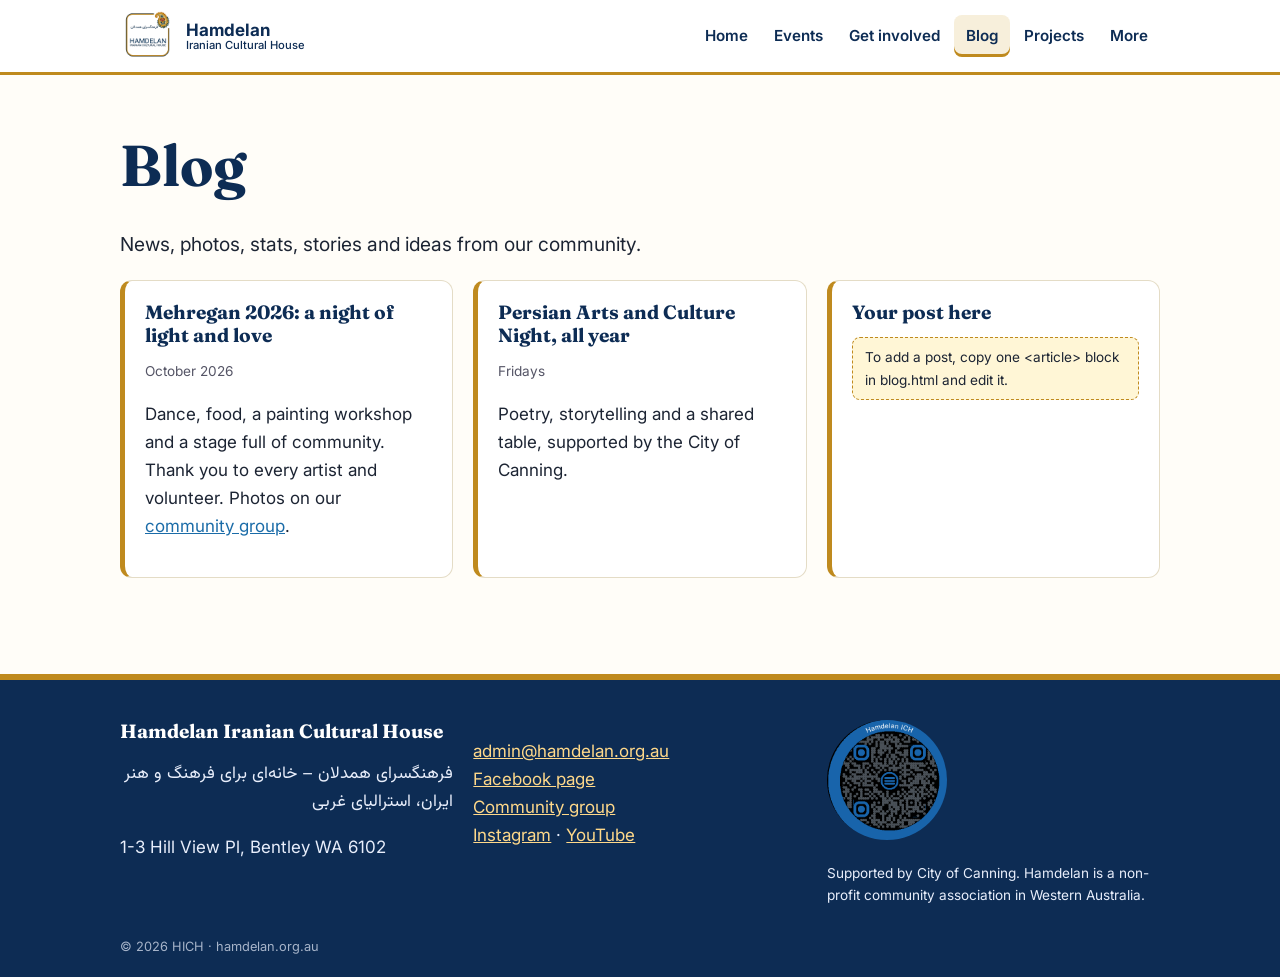
==== blog.html @ 1c2f751b "first upload static page" ====
<!doctype html><html lang="en"><head><meta charset="utf-8"><meta name="viewport" content="width=device-width,initial-scale=1"><title>Blog · Hamdelan Iranian Cultural House</title><meta name="description" content="Hamdelan Iranian Cultural House (HICH) – celebrating and preserving Iranian heritage in Western Australia."><link rel="icon" href="assets/favicon.png"><link rel="preconnect" href="https://fonts.googleapis.com"><link href="https://fonts.googleapis.com/css2?family=Fraunces:wght@600;700&family=Inter:wght@400;600;700&family=Vazirmatn:wght@400;600&display=swap" rel="stylesheet"><link rel="stylesheet" href="assets/style.css"></head><body data-page="blog"><main id="main">
<section><div class="wrap"><h1>Blog</h1><p class="lead">News, photos, stats, stories and ideas from our community.</p><div class="grid">
<article class="card"><h3>Mehregan 2026: a night of light and love</h3><p class="lbl">October 2026</p><p>Dance, food, a painting workshop and a stage full of community. Thank you to every artist and volunteer. Photos on our <a href="https://www.facebook.com/groups/www.hamdelan.org.au">community group</a>.</p></article>
<article class="card"><h3>Persian Arts and Culture Night, all year</h3><p class="lbl">Fridays</p><p>Poetry, storytelling and a shared table, supported by the City of Canning.</p></article>
<article class="card"><h3>Your post here</h3><p class="note">To add a post, copy one &lt;article&gt; block in blog.html and edit it.</p></article></div></div></section>
</main><script src="assets/site.js"></script></body></html>
---- assets/style.css ----
:root{--navy:#0d2c54;--gold:#bf8a1e;--sand:#f7efdb;--teal:#1b6ca8;--ink:#1c2433;--green:#2e8b4a;--grey:#b9bcc2;--bg:#fffdf8}
*{box-sizing:border-box}html{scroll-behavior:smooth}
body{margin:0;font:17px/1.65 "Inter",system-ui,sans-serif;color:var(--ink);background:var(--bg)}
h1,h2,h3{font-family:"Fraunces",Georgia,serif;color:var(--navy);line-height:1.2;margin:0 0 .5em}
h1{font-size:clamp(2.2rem,5vw,3.6rem)}h2{font-size:1.9rem}h3{font-size:1.2rem}
a{color:var(--teal)}.fa{font-family:"Vazirmatn",sans-serif;direction:rtl}
.wrap{max-width:1080px;margin:auto;padding:0 20px}
header{position:sticky;top:0;z-index:9;background:#fff;border-bottom:3px solid var(--gold)}
header .wrap{display:flex;align-items:center;gap:16px;min-height:72px}
.brand{display:flex;align-items:center;gap:10px;text-decoration:none;color:var(--navy);font-weight:700;line-height:1.1}
.brand img{width:56px;height:56px}.brand small{display:block;font-weight:500;font-size:.7rem}
nav{margin-left:auto;display:flex;flex-wrap:wrap;gap:2px}
nav a{padding:8px 12px;text-decoration:none;color:var(--navy);font-weight:600;font-size:.95rem;border-radius:8px}
nav a:hover,nav a.on{background:var(--sand);box-shadow:inset 0 -3px var(--gold)}
#mb{display:none;margin-left:auto;background:none;border:2px solid var(--navy);border-radius:8px;padding:6px 10px;font-size:1.1rem;color:var(--navy)}
@media(max-width:820px){#mb{display:block}nav{display:none;position:absolute;top:100%;left:0;right:0;background:#fff;flex-direction:column;padding:10px 20px;border-bottom:3px solid var(--gold)}nav.open{display:flex}}
.hero{background:linear-gradient(135deg,var(--sand),#d7e8f0);padding:80px 0;border-bottom:1px solid #e6dcc0}
.hero .wrap{display:grid;grid-template-columns:1.4fr 1fr;gap:40px;align-items:center}
.hero img{width:100%;max-width:340px;justify-self:center}@media(max-width:820px){.hero .wrap{grid-template-columns:1fr}}
.lead{font-size:1.2rem;max-width:60ch}
.btn{display:inline-block;background:var(--navy);color:#fff;padding:12px 22px;border-radius:10px;text-decoration:none;font-weight:600;border:0;cursor:pointer;font:inherit;font-weight:600}
.btn:hover{background:var(--teal)}.btn.alt{background:var(--gold)}
section{padding:56px 0}.alt-bg{background:var(--sand)}
.grid{display:grid;grid-template-columns:repeat(auto-fit,minmax(250px,1fr));gap:20px}
.card{background:#fff;border:1px solid #e4dcc6;border-left:5px solid var(--gold);border-radius:12px;padding:20px}
.ev{border-left-color:var(--grey);background:#f3f3f4}.ev.planned{border-left-color:var(--green);background:#eaf6ee}.ev.done{border-left-color:var(--navy);background:#e9eef6}
.tag{display:inline-block;font-size:.8rem;font-weight:700;padding:2px 10px;border-radius:99px;background:var(--grey);color:#222}.planned .tag{background:var(--green);color:#fff}.done .tag{background:var(--navy);color:#fff}
.bar{height:10px;border-radius:9px;background:#d9dbe0;overflow:hidden;margin:4px 0 10px}.bar i{display:block;height:100%;background:var(--grey);filter:brightness(.8)}.planned .bar i{background:var(--green);filter:none}
.lbl{font-size:.85rem;color:#556}
.chart{display:flex;align-items:flex-end;gap:14px;height:170px;border-bottom:2px solid var(--navy);padding:0 10px}.chart div{flex:1;display:flex;flex-direction:column;align-items:center;justify-content:flex-end;height:100%;font-size:.8rem}.chart b{display:block;width:100%;max-width:60px;background:var(--teal)}
.stats{display:grid;grid-template-columns:repeat(auto-fit,minmax(150px,1fr));gap:16px;text-align:center}.stats .card b{display:block;font:700 2rem "Fraunces",serif;color:var(--navy)}
form label{display:block;font-weight:600;margin:12px 0 4px}input,textarea,select{width:100%;padding:10px;border:1px solid #bbb;border-radius:8px;font:inherit}
footer{background:var(--navy);color:#e8eefb;padding:40px 0 20px;margin-top:40px;border-top:6px solid var(--gold)}footer a{color:#ffd98a}
footer .grid{align-items:start}footer img.q{width:120px;border-radius:50%;background:#fff}
.note{font-size:.85rem;background:#fff6d6;border:1px dashed var(--gold);padding:8px 12px;border-radius:8px}
:focus-visible{outline:3px solid var(--gold);outline-offset:2px}
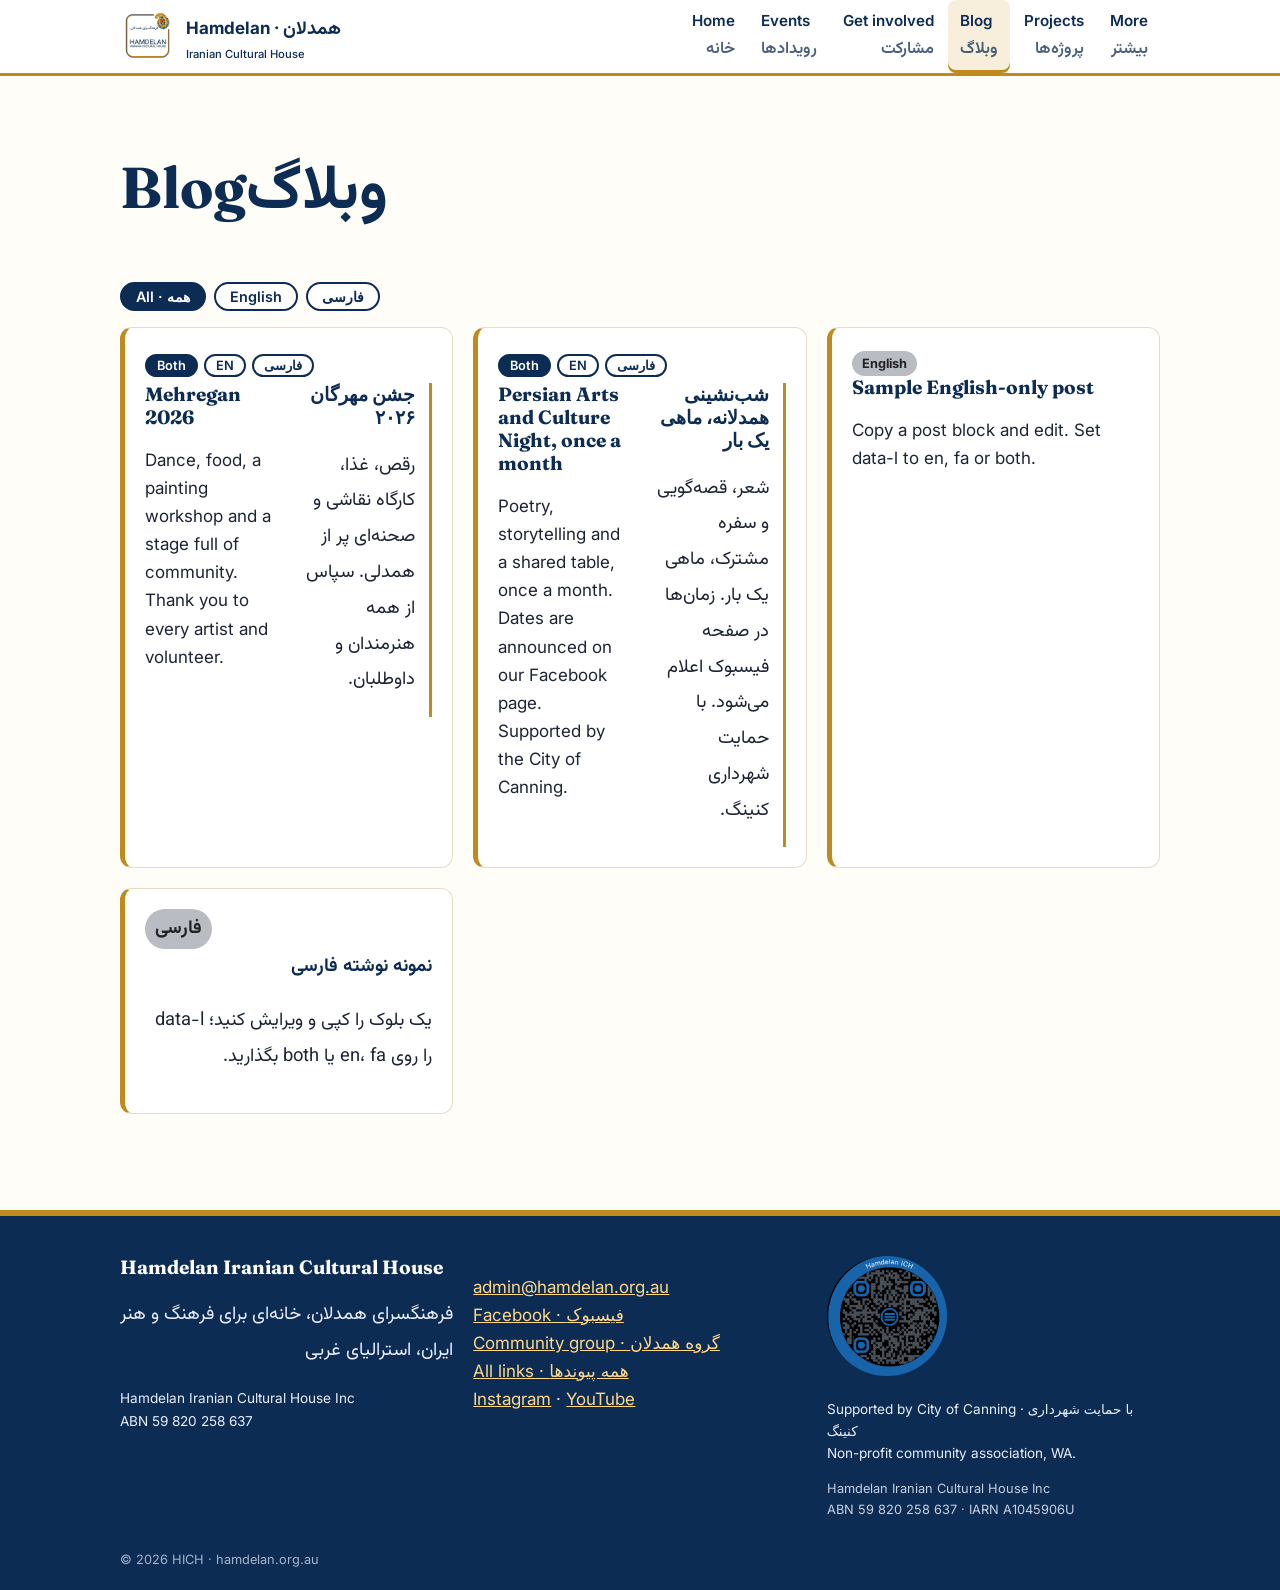
==== commit f1363d98: "rem some details" ====
--- a/blog.html
+++ b/blog.html
@@ -1,6 +1,8 @@
-<!doctype html><html lang="en"><head><meta charset="utf-8"><meta name="viewport" content="width=device-width,initial-scale=1"><title>Blog · Hamdelan Iranian Cultural House</title><meta name="description" content="Hamdelan Iranian Cultural House (HICH) – celebrating and preserving Iranian heritage in Western Australia."><link rel="icon" href="assets/favicon.png"><link rel="preconnect" href="https://fonts.googleapis.com"><link href="https://fonts.googleapis.com/css2?family=Fraunces:wght@600;700&family=Inter:wght@400;600;700&family=Vazirmatn:wght@400;600&display=swap" rel="stylesheet"><link rel="stylesheet" href="assets/style.css"></head><body data-page="blog"><main id="main">
-<section><div class="wrap"><h1>Blog</h1><p class="lead">News, photos, stats, stories and ideas from our community.</p><div class="grid">
-<article class="card"><h3>Mehregan 2026: a night of light and love</h3><p class="lbl">October 2026</p><p>Dance, food, a painting workshop and a stage full of community. Thank you to every artist and volunteer. Photos on our <a href="https://www.facebook.com/groups/www.hamdelan.org.au">community group</a>.</p></article>
-<article class="card"><h3>Persian Arts and Culture Night, all year</h3><p class="lbl">Fridays</p><p>Poetry, storytelling and a shared table, supported by the City of Canning.</p></article>
-<article class="card"><h3>Your post here</h3><p class="note">To add a post, copy one &lt;article&gt; block in blog.html and edit it.</p></article></div></div></section>
+<!doctype html><html lang="en"><head><meta charset="utf-8"><meta name="viewport" content="width=device-width,initial-scale=1"><title>Blog · Hamdelan Iranian Cultural House · فرهنگسرای همدلان</title><meta name="description" content="Hamdelan Iranian Cultural House (HICH): Iranian culture and art in Western Australia. فرهنگسرای همدلان"><link rel="icon" href="assets/favicon.png"><link rel="preconnect" href="https://fonts.googleapis.com"><link href="https://fonts.googleapis.com/css2?family=Fraunces:wght@600;700&family=Inter:wght@400;600;700&family=Vazirmatn:wght@400;600;700&display=swap" rel="stylesheet"><link rel="stylesheet" href="assets/style.css"></head><body data-page="blog"><main id="main">
+<section><div class="wrap"><h1 class="bi"><span lang="en">Blog</span><span lang="fa">وبلاگ</span></h1>
+<div class="chips"><button class="on" data-f="all">All · همه</button><button data-f="en">English</button><button data-f="fa" lang="fa">فارسی</button></div><div class="grid">
+<article class="card post" data-l="both"><div class="tg"><button class="on">Both</button><button data-s="en">EN</button><button data-s="fa" lang="fa">فارسی</button></div><div class="pair"><div lang="en"><h3>Mehregan 2026</h3><p>Dance, food, a painting workshop and a stage full of community. Thank you to every artist and volunteer.</p></div><div lang="fa"><h3>جشن مهرگان ۲۰۲۶</h3><p>رقص، غذا، کارگاه نقاشی و صحنه‌ای پر از همدلی. سپاس از همه هنرمندان و داوطلبان.</p></div></div></article>
+<article class="card post" data-l="both"><div class="tg"><button class="on">Both</button><button data-s="en">EN</button><button data-s="fa" lang="fa">فارسی</button></div><div class="pair"><div lang="en"><h3>Persian Arts and Culture Night, once a month</h3><p>Poetry, storytelling and a shared table, once a month. Dates are announced on our Facebook page. Supported by the City of Canning.</p></div><div lang="fa"><h3>شب‌نشینی همدلانه، ماهی یک بار</h3><p>شعر، قصه‌گویی و سفره مشترک، ماهی یک بار. زمان‌ها در صفحه فیسبوک اعلام می‌شود. با حمایت شهرداری کنینگ.</p></div></div></article>
+<article class="card post" data-l="en"><span class="tag">English</span><h3>Sample English-only post</h3><p>Copy a post block and edit. Set data-l to en, fa or both.</p></article>
+<article class="card post" data-l="fa"><span class="tag" lang="fa">فارسی</span><h3 lang="fa">نمونه نوشته فارسی</h3><p lang="fa">یک بلوک را کپی و ویرایش کنید؛ data-l را روی en، fa یا both بگذارید.</p></article></div></div></section>
 </main><script src="assets/site.js"></script></body></html>
--- a/assets/style.css
+++ b/assets/style.css
@@ -34,3 +34,14 @@
 footer .grid{align-items:start}footer img.q{width:120px;border-radius:50%;background:#fff}
 .note{font-size:.85rem;background:#fff6d6;border:1px dashed var(--gold);padding:8px 12px;border-radius:8px}
 :focus-visible{outline:3px solid var(--gold);outline-offset:2px}
+[lang=fa]{font-family:"Vazirmatn",sans-serif;direction:rtl;text-align:right;font-size:1.08em;line-height:1.95}
+.pair{display:grid;grid-template-columns:1fr 1fr;gap:24px}@media(max-width:700px){.pair{grid-template-columns:1fr}}
+.pair>[lang=fa]{border-right:3px solid var(--gold);padding-right:14px}
+.bi h1,.bi h2,.bi h3{display:flex;justify-content:space-between;gap:12px;flex-wrap:wrap}.bi [lang=fa]{font-family:"Vazirmatn";font-weight:700}
+nav a small{display:block;font:600 .72rem "Vazirmatn";opacity:.75;text-align:center}
+.chips{display:flex;gap:8px;flex-wrap:wrap;margin:16px 0}.chips button,.tg button{border:2px solid var(--navy);background:#fff;color:var(--navy);border-radius:99px;padding:4px 14px;font:600 .9rem Inter;cursor:pointer}.chips .on,.tg .on{background:var(--navy);color:#fff}
+.tg{display:flex;gap:6px;margin:6px 0}.tg button{padding:2px 10px;font-size:.8rem}
+.only-en [lang=fa],.only-fa [lang=en]{display:none}.only-en .pair,.only-fa .pair{grid-template-columns:1fr}
+.big{display:grid;grid-template-columns:1fr 1fr;gap:16px;margin-top:24px}.big a{text-align:center;padding:18px;font-size:1.15rem}@media(max-width:600px){.big{grid-template-columns:1fr}}
+.jal{font-size:.85rem;color:#556}
+#mailpick{border:3px solid var(--gold);border-radius:14px;max-width:420px;padding:24px}#mailpick::backdrop{background:#0d2c5488}#mailpick .btn{display:block;margin:8px 0;text-align:center}#mailpick #cp,#mailpick #cl{display:inline-block}
